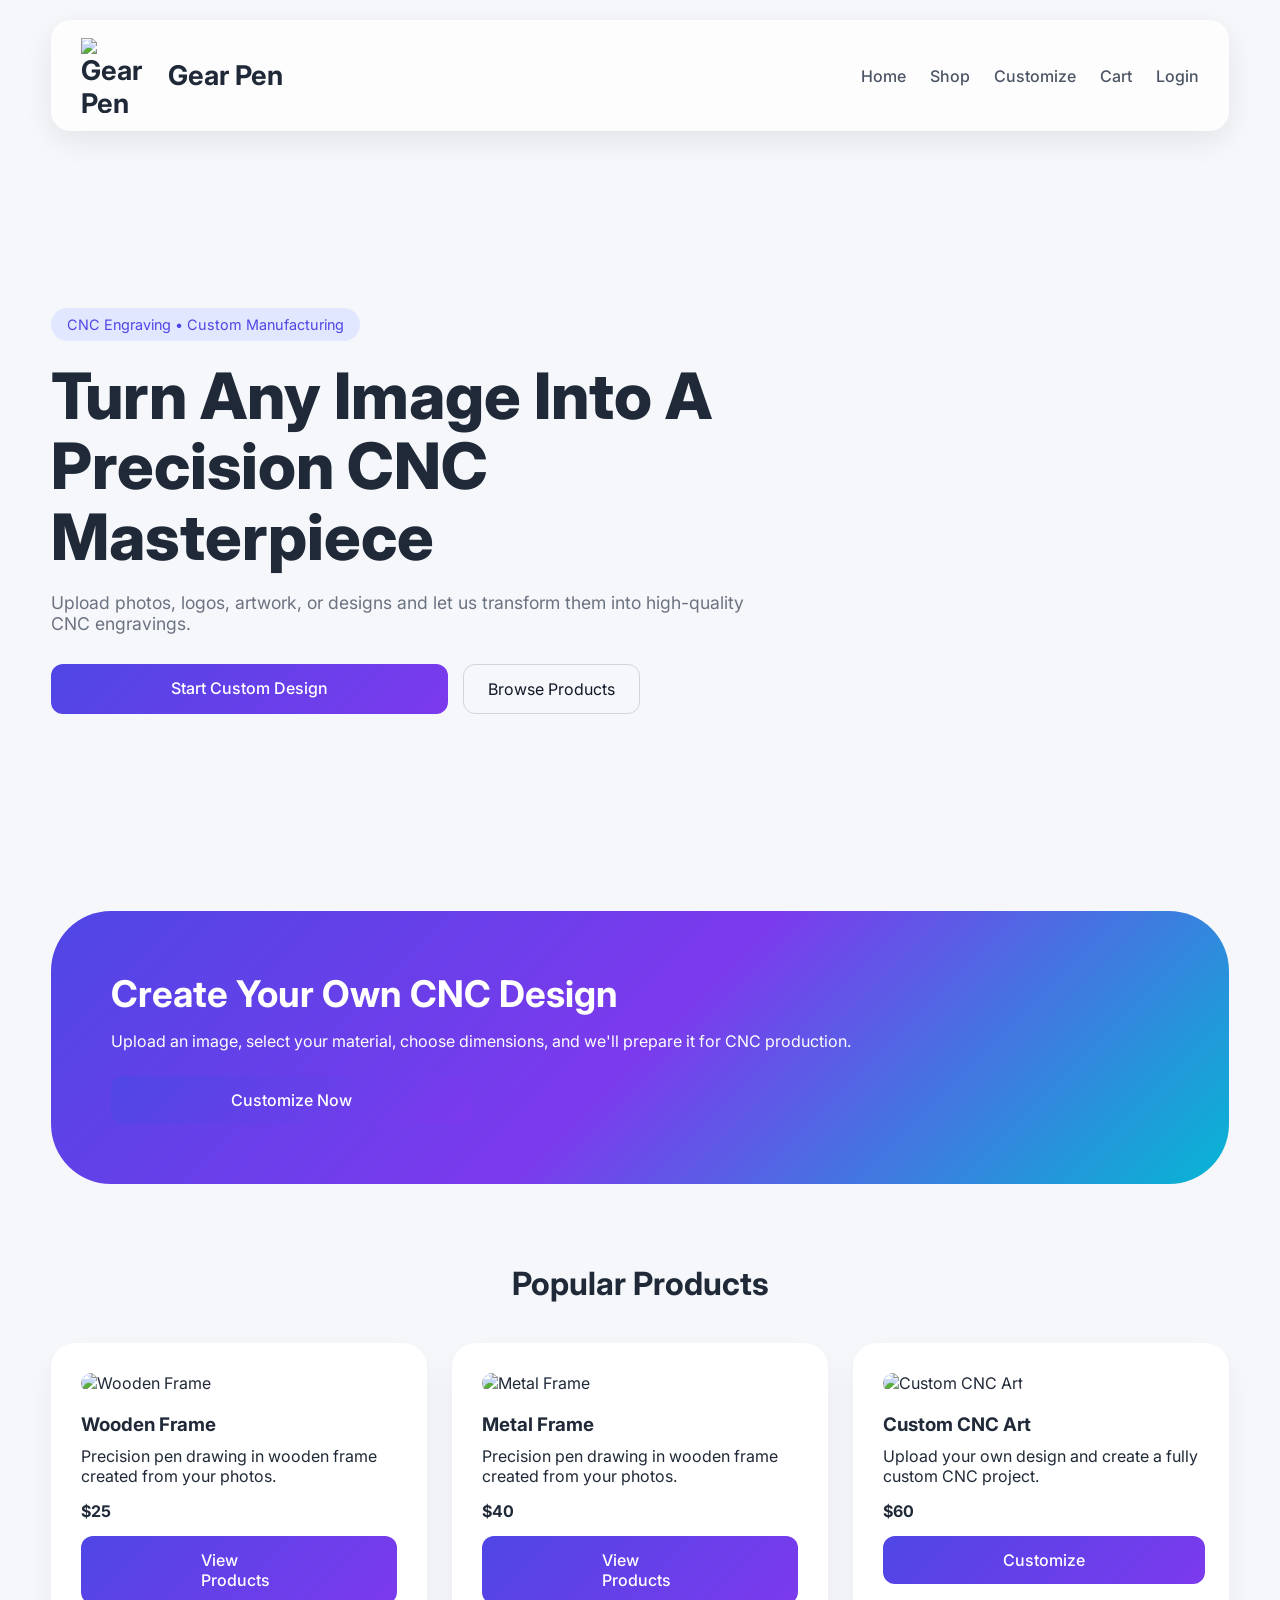
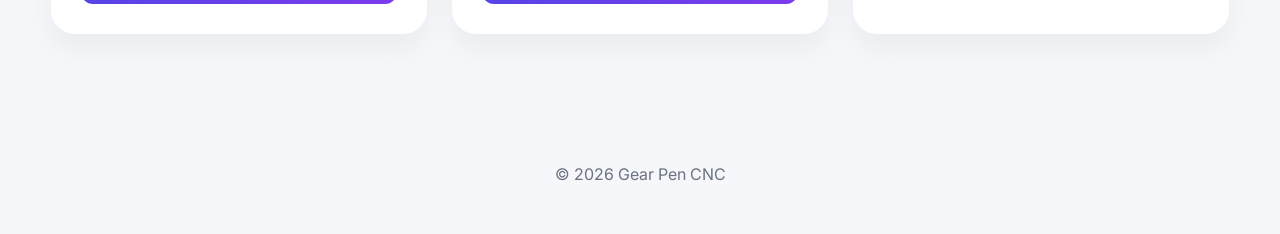
==== index.html @ 536dc565 "Add files via upload Initial website upload" ====
<!DOCTYPE html>

<html lang="en">
<head>
<meta charset="UTF-8">
<meta name="viewport" content="width=device-width, initial-scale=1.0">
<title>Gear Pen</title>

<link rel="stylesheet" href="style.css">

<link rel="preconnect" href="https://fonts.googleapis.com">
<link rel="preconnect" href="https://fonts.gstatic.com" crossorigin>

<link href="https://fonts.googleapis.com/css2?family=Inter:wght@300;400;500;600;700;800&display=swap" rel="stylesheet">
</head>

<body>

<header class="navbar">

<div class="logo">
    <img src="images/logo.png" alt="Gear Pen Logo">
    <span>Gear Pen</span>
</div>

<nav class="links">
    <a href="index.html">Home</a>
    <a href="shop.html">Shop</a>
    <a href="customize.html">Customize</a>
    <a href="cart.html">Cart</a>
    <a href="login.html">Login</a>
</nav>

</header>

<section class="hero">

<div class="hero-left">

    <span class="tag">
        CNC Engraving • Custom Manufacturing
    </span>

    <h1>
        Turn Any Image Into
        A Precision CNC Masterpiece
    </h1>

    <p>
        Upload photos, logos, artwork, or designs and let us transform them into high-quality CNC engravings.
    </p>

    <div class="hero-buttons">

        <a href="customize.html" class="btn-primary">
            Start Custom Design
        </a>

        <a href="shop.html" class="btn-secondary">
            Browse Products
        </a>

    </div>

</div>

</section>

<section class="custom-highlight">

<div class="custom-card">

    <h2>Create Your Own CNC Design</h2>

    <p>
        Upload an image, select your material, choose dimensions, and we'll prepare it for CNC production.
    </p>

    <a href="customize.html" class="btn-primary">Customize Now</a>

</div>


</section>

<section class="products-section">

    <h2>Popular Products</h2>

    <div class="product-grid">

        <div class="card">

            <img src="images/ww.png"
                 alt="Wooden Frame"
                 class="product-image">

            <h3>Wooden Frame</h3>

            <p>Precision pen drawing in wooden frame created from your photos.</p>

            <p><strong>$25</strong></p>

            <a href="shop.html" class="btn-primary">View Products</a>

        </div>

        <div class="card">

            <img src="images/w2.png"
                 alt="Metal Frame"
                 class="product-image">

            <h3>Metal Frame</h3>

            <p>Precision pen drawing in wooden frame created from your photos.</p>

            <p><strong>$40</strong></p>

            <a href="shop.html" class="btn-primary">View Products</a>

        </div>

        <div class="card">

            <img src="images/w3.png"
                 alt="Custom CNC Art"
                 class="product-image">

            <h3>Custom CNC Art</h3>

            <p>Upload your own design and create a fully custom CNC project.</p>

            <p><strong>$60</strong></p>

             <a href="customize.html" class="btn-primary">Customize</a>

        </div>

    </div>

</section>

<footer class="footer">
    © 2026 Gear Pen CNC
</footer>

<script src="script.js"></script>

</body>
</html>
---- style.css ----
/* RESET */

* {
    margin: 0;
    padding: 0;
    box-sizing: border-box;
}

body {
    font-family: 'Inter', sans-serif;
    background: #f5f7fb;
    color: #1f2937;
}

/* NAVBAR */

.navbar {
    width: 92%;
    max-width: 1300px;

    margin: 20px auto;

    display: flex;
    justify-content: space-between;
    align-items: center;

    padding: 18px 30px;

    background: rgba(255, 255, 255, 0.75);
    backdrop-filter: blur(16px);

    border-radius: 20px;

    box-shadow: 0 10px 30px rgba(0,0,0,0.08);

    position: sticky;
    top: 15px;
    z-index: 200;
}

.logo {
    display: flex;
    align-items: center;
    gap: 12px;

    font-size: 1.7rem;
    font-weight: 700;
}

.logo img {
    width: 75px;
    height: 75px;

    object-fit: contain;
}

.links {
    display: flex;
    gap: 24px;
}

.links a {
    text-decoration: none;
    color: #4b5563;
    font-weight: 500;
    transition: 0.3s;
}

.links a:hover {
    color: #4f46e5;
}

/* BUTTONS */

.btn-primary {
    display: inline-block;

    text-decoration: none;

    background: linear-gradient(
        135deg,
        #4f46e5,
        #7c3aed
    );

    color: white;

    padding: 14px 120px;

    border-radius: 12px;

    font-weight: 500;

    transition: 0.3s;
}

.btn-primary:hover {
    transform: translateY(-3px);
}

.btn-secondary {
    display: inline-block;

    text-decoration: none;

    border: 1px solid #d1d5db;

    color: #111827;

    padding: 14px 24px;

    border-radius: 12px;
}

/* HERO */

.hero {
    width: 92%;
    max-width: 1300px;

    margin: auto;

    min-height: 80vh;

    display: flex;
    align-items: center;
}

.hero-left {
    max-width: 700px;
}

.tag {
    display: inline-block;

    background: #e0e7ff;
    color: #4f46e5;

    padding: 8px 16px;

    border-radius: 999px;

    margin-bottom: 20px;

    font-size: 0.9rem;
}

.hero h1 {
    font-size: 4rem;
    line-height: 1.1;

    margin-bottom: 20px;

    font-weight: 800;
}

.hero p {
    color: #6b7280;

    font-size: 1.1rem;

    margin-bottom: 30px;
}

.hero-buttons {
    display: flex;
    gap: 15px;
}

/* CUSTOM SECTION */

.custom-highlight {
    width: 92%;
    max-width: 1300px;

    margin: 40px auto;
}

.custom-card {
    padding: 60px;

    border-radius: 60px;

    color: white;

    background: linear-gradient(
        135deg,
        #4f46e5,
        #7c3aed,
        #06b6d4
    );
}

.custom-card h2 {
    font-size: 2.3rem;
    margin-bottom: 15px;
}

.custom-card p {
    margin-bottom: 25px;
}

/* FEATURES */

.features {
    width: 92%;
    max-width: 1300px;

    margin: 80px auto;

    display: grid;

    grid-template-columns: repeat(auto-fit, minmax(250px, 1fr));

    gap: 25px;
}

.feature-box {
    background: white;

    padding: 30px;

    border-radius: 24px;

    box-shadow: 0 15px 30px rgba(0,0,0,0.05);
}

.feature-box h3 {
    margin-bottom: 15px;
}

/* PRODUCTS */

.products-section {
    width: 92%;
    max-width: 1300px;

    margin: 80px auto;
}

.products-section h2 {
    text-align: center;

    margin-bottom: 40px;

    font-size: 2rem;
}

.product-grid {
    display: grid;

    grid-template-columns: repeat(auto-fit, minmax(280px, 1fr));

    gap: 25px;
}

.card {
    background: white;

    padding: 30px;

    border-radius: 24px;

    box-shadow: 0 15px 30px rgba(0,0,0,0.05);

    transition: 0.3s;
}

.card:hover {
    transform: translateY(-8px);
}

.card h3 {
    margin-bottom: 15px;
}

.card p {
    margin-bottom: 20px;
}

.card button {
    width: 100%;

    border: none;

    padding: 12px;

    border-radius: 12px;

    cursor: pointer;

    color: white;

    background: linear-gradient(
        135deg,
        #4f46e5,
        #7c3aed
    );
}

/* FOOTER */

.footer {
    text-align: center;

    padding: 50px;

    color: #6b7280;
}

/* MOBILE */

@media (max-width: 768px) {

    .navbar {
        flex-direction: column;
        gap: 15px;
    }

    .links {
        flex-wrap: wrap;
        justify-content: center;
    }

    .hero h1 {
        font-size: 2.5rem;
    }

    .hero-buttons {
        flex-direction: column;
    }

    .custom-card {
        padding: 30px;
    }
}
/* LOGIN PAGE */

.login-page {

    min-height: 80vh;

    display: flex;
    justify-content: center;
    align-items: center;

    padding: 40px;
}

.login-box {

    width: 100%;
    max-width: 450px;

    background: rgba(255,255,255,0.7);

    backdrop-filter: blur(20px);

    border-radius: 30px;

    padding: 50px;

    box-shadow:
    0 20px 50px rgba(0,0,0,0.08);
}

.login-box h1 {

    font-size: 2.5rem;

    margin-bottom: 10px;
}

.login-box p {

    color: #6b7280;

    margin-bottom: 30px;
}

.login-box form {

    display: flex;
    flex-direction: column;

    gap: 15px;
}

.login-box input {

    padding: 16px;

    border: 1px solid #dbe2ea;

    border-radius: 14px;

    font-size: 1rem;

    outline: none;
}

.login-box input:focus {

    border-color: #4f46e5;
}

.login-box button {

    border: none;

    padding: 16px;

    border-radius: 14px;

    color: white;

    font-weight: 600;

    cursor: pointer;

    background: linear-gradient(
        135deg,
        #4f46e5,
        #7c3aed
    );
}

.login-footer {

    margin-top: 25px;

    text-align: center;
}

.login-footer span {

    color: #6b7280;
}

.login-footer a {

    margin-left: 5px;

    text-decoration: none;

    color: #4f46e5;

    font-weight: 600;
}
/* CART PAGE */

.cart-page {

    width: 92%;
    max-width: 1300px;

    margin: 60px auto;
}

.cart-header {

    margin-bottom: 40px;
}

.cart-header h1 {

    font-size: 3rem;
}

.cart-header p {

    color: #6b7280;
}

.cart-layout {

    display: grid;

    grid-template-columns: 2fr 1fr;

    gap: 30px;
}

.cart-items {

    display: flex;
    flex-direction: column;

    gap: 20px;
}

.cart-item {

    background: white;

    padding: 25px;

    border-radius: 20px;

    box-shadow:
    0 15px 30px rgba(0,0,0,0.05);

    display: flex;

    justify-content: space-between;
    align-items: center;
}

.quantity-box {

    display: flex;
    align-items: center;

    gap: 12px;
}

.quantity-box button {

    width: 35px;
    height: 35px;

    border: none;

    border-radius: 10px;

    background: #eef2ff;

    cursor: pointer;
}

.summary-card {

    background: white;

    padding: 30px;

    border-radius: 24px;

    box-shadow:
    0 15px 30px rgba(0,0,0,0.05);

    height: fit-content;
}

.summary-card h2 {

    margin-bottom: 25px;
}

.summary-row {

    display: flex;

    justify-content: space-between;

    margin-bottom: 15px;
}

.total-row {

    font-weight: 700;

    font-size: 1.1rem;

    margin-top: 25px;
}

.checkout-btn {

    width: 100%;

    margin-top: 25px;

    border: none;

    padding: 15px;

    border-radius: 14px;

    color: white;

    cursor: pointer;

    background: linear-gradient(
        135deg,
        #4f46e5,
        #7c3aed
    );
}

@media(max-width:900px){

    .cart-layout{
        grid-template-columns:1fr;
    }

}
/* ==========================
   CUSTOMIZE PAGE
========================== */

.section{
    width: 92%;
    max-width: 1300px;

    margin: 40px auto 35px auto;
    padding: 0 10px;
}

.section h1{
    font-size: 3rem;
    margin-bottom: 10px;
}

.section p{
    color: #6b7280 !important;
    font-size: 1.1rem;
}

.custom-container{
    width: 92%;
    max-width: 1300px;

    margin: 35px auto 60px auto;
}

.custom-card{
    padding: 60px;
    border-radius: 60px;

    color: white;

    background: linear-gradient(
        135deg,
        #4f46e5,
        #7c3aed,
        #06b6d4
    );
}

/* FORM LAYOUT */

.custom-card label{
    display:block;
    margin-top:20px;
    margin-bottom:8px;
    font-weight:600;
}

.custom-card input,
.custom-card select,
.custom-card textarea{
    width:100%;

    padding:14px;

    border:none;

    border-radius:12px;

    margin-bottom:10px;

    font-size:1rem;
}

.submit-btn{
    margin-top:20px;

    border:none;

    padding:15px 25px;

    border-radius:14px;

    color:white;

    cursor:pointer;

    font-weight:600;

    background:rgba(255,255,255,0.2);
    backdrop-filter:blur(10px);
}

.submit-btn:hover{
    background:rgba(255,255,255,0.3);
}

/* MOBILE */

@media(max-width:768px){

    .section{
        margin-top:25px;
        margin-bottom:25px;
    }

    .section h1{
        font-size:2.2rem;
    }

    .custom-container{
        margin-top:25px;
    }

    .custom-card{
        padding:30px;
        border-radius:30px;
    }
}

.product-image {
    width: 100%;
    height: 220px;
    object-fit: cover;
    border-radius: 16px;
    margin-bottom: 20px;
}

.card {
    overflow: hidden;
}

.card h3 {
    margin-bottom: 10px;
}

.card p {
    margin-bottom: 15px;
}

/* ==========================
   SHOP CART CONTROLS
========================== */


.cart-btn {

    width:100%;

    padding:14px 20px;

    border:none;

    border-radius:14px;

    cursor:pointer;

    color:white;

    font-size:1rem;

    font-weight:600;

    background:linear-gradient(
        135deg,
        #4f46e5,
        #7c3aed
    );

    transition:0.3s;

}



.cart-btn:hover {

    transform:translateY(-3px);

}




/* SHOP QUANTITY CONTROL */


.quantity-box {

    display:flex;

    justify-content:center;

    align-items:center;

    gap:15px;

    margin-top:15px;

}



.quantity-box span {

    min-width:30px;

    text-align:center;

    font-size:1.2rem;

    font-weight:700;

}




.quantity-box button {

    width:40px;

    height:40px;

    border:none;

    border-radius:12px;

    cursor:pointer;

    font-size:1.2rem;

    font-weight:700;

    background:#eef2ff;

    color:#4f46e5;

    transition:0.3s;

}



.quantity-box button:hover {

    background:#4f46e5;

    color:white;

}



/* SHOP PRODUCT TEXT */


.price {

    font-size:1.3rem;

    font-weight:700;

    color:#4f46e5;

}

/* ==========================
   CHECKOUT PAGE
========================== */


.checkout-page {

    width: 92%;
    max-width: 1300px;

    margin: 60px auto;

}



.checkout-container {

    display: grid;

    grid-template-columns: 2fr 1fr;

    gap: 35px;

}



/* CHECKOUT FORM */


.checkout-form {

    background: white;

    padding: 45px;

    border-radius: 30px;

    box-shadow:
    0 15px 35px rgba(0,0,0,0.06);

}



.checkout-form h1 {

    font-size: 2.8rem;

    margin-bottom: 10px;

}



.checkout-form p {

    color:#6b7280;

    margin-bottom:30px;

}



.checkout-form label {

    display:block;

    margin-top:18px;

    margin-bottom:8px;

    font-weight:600;

}



.checkout-form input,
.checkout-form textarea {


    width:100%;

    padding:15px;

    border:1px solid #e5e7eb;

    border-radius:14px;

    font-size:1rem;

    outline:none;

}



.checkout-form textarea {

    height:130px;

    resize:none;

}



.checkout-form input:focus,
.checkout-form textarea:focus {

    border-color:#4f46e5;

}



/* ORDER SUMMARY */


.checkout-summary {


    background:white;

    padding:35px;

    border-radius:30px;

    height:fit-content;

    box-shadow:

    0 15px 35px rgba(0,0,0,0.06);

}



.checkout-summary h2 {

    margin-bottom:25px;

}



.checkout-item {

    display:flex;

    justify-content:space-between;

    margin-bottom:15px;

    color:#374151;

}



.checkout-summary hr {

    margin:25px 0;

    border:none;

    border-top:1px solid #e5e7eb;

}



/* BUTTON */


.checkout-form .checkout-btn {

    margin-top:30px;

    width:100%;

    border:none;

    padding:16px;

    border-radius:14px;

    cursor:pointer;

    font-size:1rem;

    font-weight:600;

    color:white;


    background:linear-gradient(

    135deg,

    #4f46e5,

    #7c3aed

    );

}



.checkout-form .checkout-btn:hover {

    transform:translateY(-3px);

}




/* MOBILE */


@media(max-width:900px){


    .checkout-container {

        grid-template-columns:1fr;

    }


}

.go-to-cart-btn{

    position: fixed;

    bottom: 20px;
    left: 50%;

    transform: translateX(-50%);

    background: linear-gradient(
        135deg,
        #4f46e5,
        #7c3aed
    );

    color: white;

    text-decoration: none;

    padding: 16px 40px;

    border-radius: 50px;

    font-weight: 600;

    box-shadow:
    0 10px 25px rgba(0,0,0,0.2);

    z-index: 999;

    display: none;
}

.whatsapp-card{

    background:white;

    padding:35px;

    border-radius:24px;

    margin-bottom:30px;

    text-align:center;

    box-shadow:
    0 15px 30px rgba(0,0,0,0.05);

}

.whatsapp-card h2{

    margin-bottom:15px;

}

.whatsapp-card p{

    color:#6b7280;

    margin-bottom:20px;

}

.whatsapp-btn{

    display:inline-block;

    background:#25D366;

    color:white;

    text-decoration:none;

    padding:15px 30px;

    border-radius:14px;

    font-weight:600;

}

.or-divider{

    display:flex;

    align-items:center;

    justify-content:center;

    margin:30px 0;

}

.or-divider::before,
.or-divider::after{

    content:"";

    flex:1;

    height:1px;

    background:#d1d5db;

}

.or-divider span{

    margin:0 15px;

    font-weight:600;

    color:#6b7280;

}
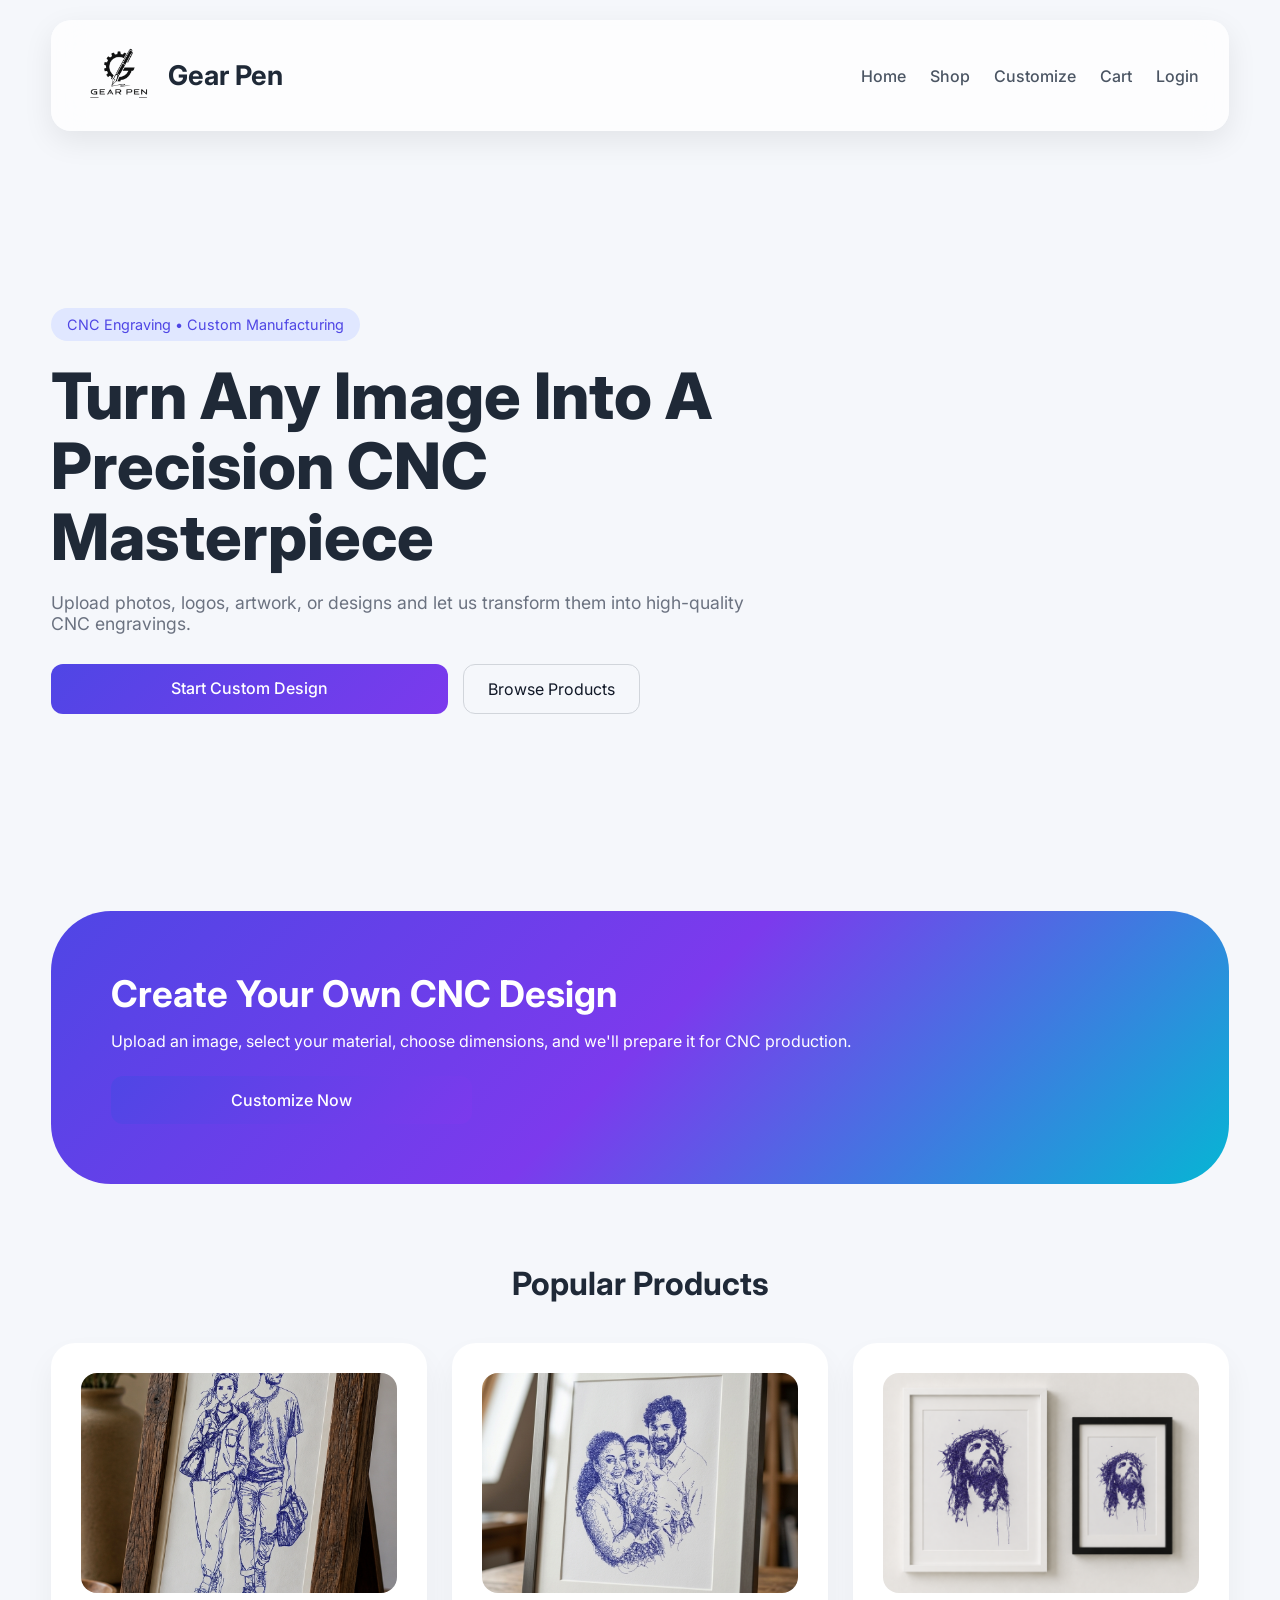
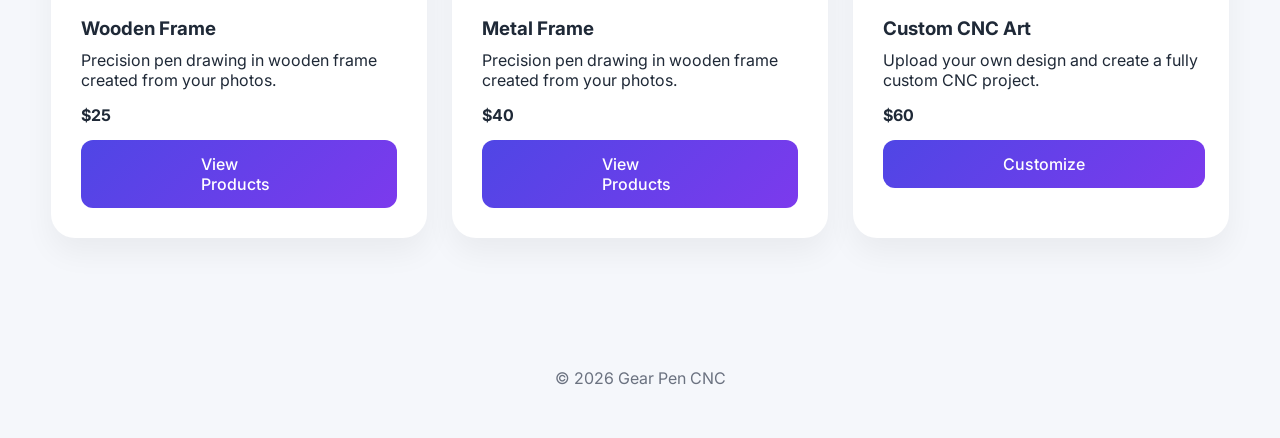
==== commit 50f0d90c: "Fix image paths and HTML formatting Updated image paths to use correct casing and fixed HTML formatt" ====
--- a/index.html
+++ b/index.html
@@ -19,7 +19,7 @@
 <header class="navbar">
 
 <div class="logo">
-    <img src="images/logo.png" alt="Gear Pen Logo">
+    <img src="Images/logo.png" alt="Gear Pen Logo">
     <span>Gear Pen</span>
 </div>
 
@@ -91,7 +91,7 @@
 
         <div class="card">
 
-            <img src="images/ww.png"
+            <img src="Images/ww.png"
                  alt="Wooden Frame"
                  class="product-image">
 
@@ -107,7 +107,7 @@
 
         <div class="card">
 
-            <img src="images/w2.png"
+            <img src="Images/w2.png"
                  alt="Metal Frame"
                  class="product-image">
 
@@ -123,7 +123,7 @@
 
         <div class="card">
 
-            <img src="images/w3.png"
+            <img src="Images/w3.png"
                  alt="Custom CNC Art"
                  class="product-image">
 
